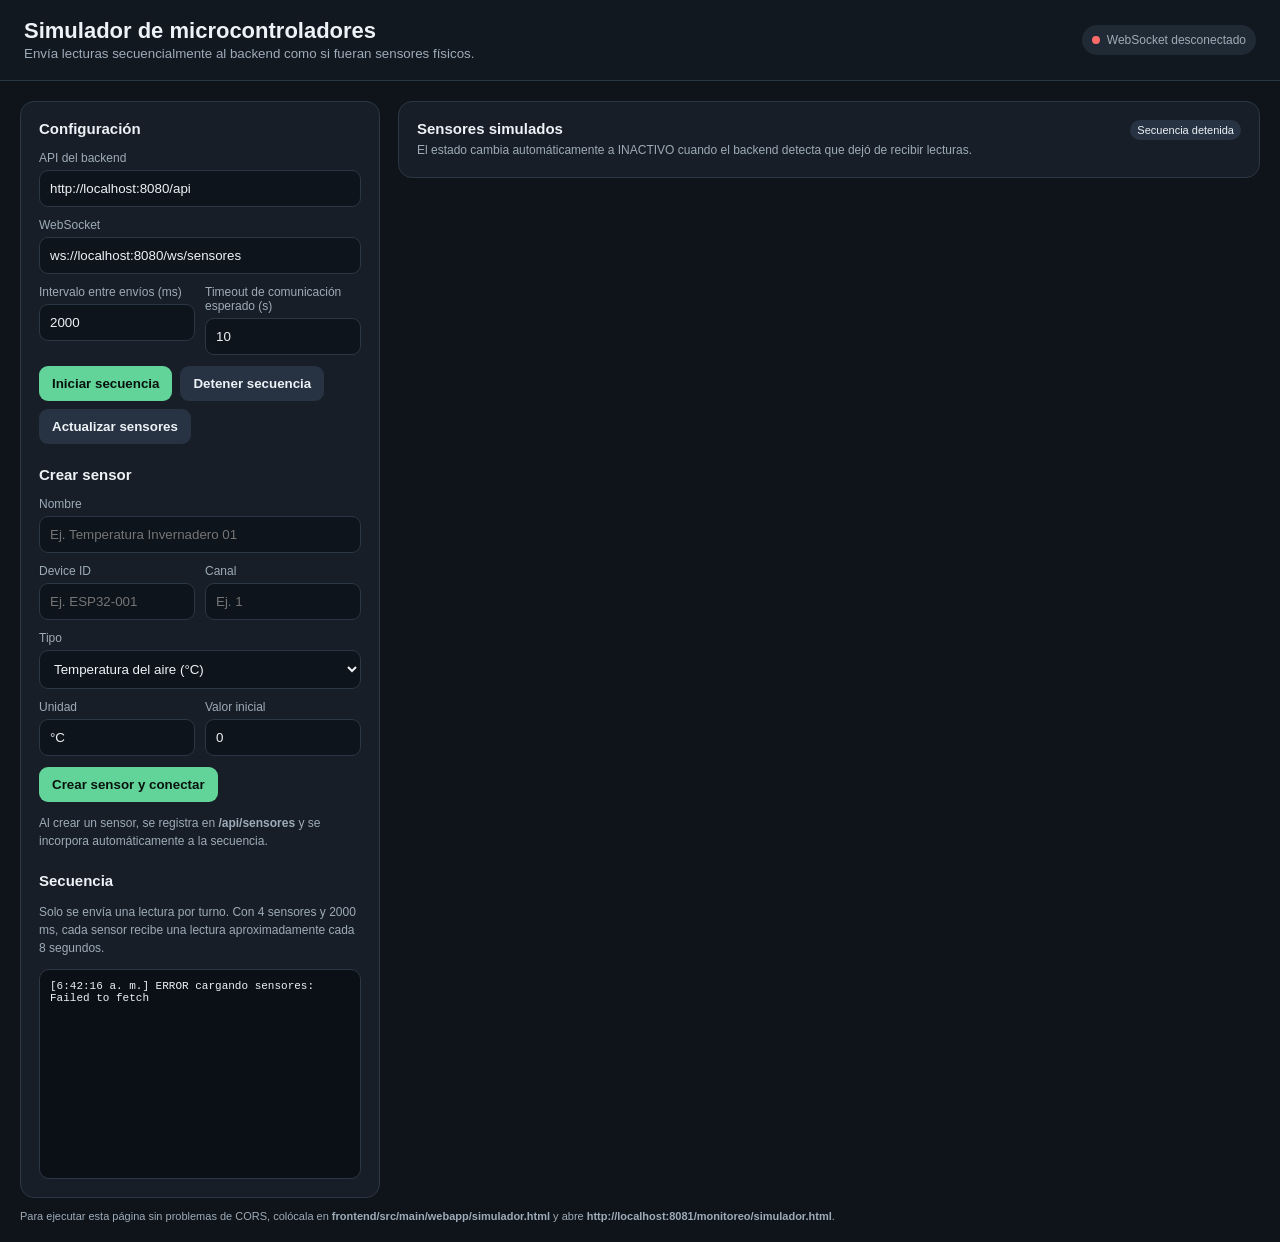
==== frontend/src/main/webapp/simulador.html @ c4310970 "Configurar backend y frontend para Render" ====
<!DOCTYPE html>
<html lang="es">
<head>
<meta charset="UTF-8">
<meta name="viewport" content="width=device-width, initial-scale=1.0">
<title>Simulador de Microcontroladores - Monitoreo</title>
<style>
:root{--bg:#0f141a;--panel:#171e27;--panel2:#1d2631;--text:#edf2f7;--muted:#9eabb8;--ok:#35d07f;--warn:#f4bd4f;--danger:#ff6b6b;--accent:#62d49a;--line:#2b3744}
*{box-sizing:border-box}body{margin:0;font-family:Arial,sans-serif;background:var(--bg);color:var(--text)}
header{padding:18px 24px;border-bottom:1px solid var(--line);background:#121820;display:flex;justify-content:space-between;align-items:center;gap:20px;flex-wrap:wrap}
header h1{margin:0;font-size:22px}header small{color:var(--muted)}
.wrap{max-width:1400px;margin:0 auto;padding:20px}.grid{display:grid;grid-template-columns:360px 1fr;gap:18px}.panel{background:var(--panel);border:1px solid var(--line);border-radius:14px;padding:18px}.panel h2{font-size:15px;margin:0 0 14px}.row{display:grid;grid-template-columns:1fr 1fr;gap:10px}.field{margin-bottom:11px}.field label{display:block;color:var(--muted);font-size:12px;margin-bottom:5px}.field input,.field select{width:100%;padding:10px;border-radius:9px;border:1px solid var(--line);background:#0e141b;color:var(--text)}button{border:0;border-radius:9px;padding:10px 13px;font-weight:700;cursor:pointer}button.primary{background:var(--accent);color:#09130e}button.secondary{background:#273342;color:var(--text)}button.danger{background:#4b252b;color:#ffd9dc}button:disabled{opacity:.45;cursor:not-allowed}.status{font-size:12px;padding:8px 10px;border-radius:999px;display:inline-flex;align-items:center;gap:7px;background:#202a35;color:var(--muted)}.dot{width:8px;height:8px;border-radius:50%;background:#8a94a0}.dot.ok{background:var(--ok)}.dot.bad{background:var(--danger)}
.cards{display:grid;grid-template-columns:repeat(auto-fit,minmax(250px,1fr));gap:12px}.card{background:var(--panel2);border:1px solid var(--line);border-radius:14px;padding:15px}.card-head{display:flex;justify-content:space-between;align-items:flex-start;gap:10px}.name{font-weight:700}.type{color:var(--muted);font-size:12px}.value{font-size:28px;font-weight:800;margin:14px 0 4px}.meta{font-size:12px;color:var(--muted)}.actions{display:flex;gap:7px;margin-top:12px;flex-wrap:wrap}.log{height:210px;overflow:auto;background:#0b1016;border:1px solid var(--line);border-radius:10px;padding:10px;font-family:Consolas,monospace;font-size:11px;white-space:pre-wrap}.hint{font-size:12px;color:var(--muted);line-height:1.5}.toolbar{display:flex;gap:8px;flex-wrap:wrap;margin-bottom:14px}.pill{font-size:11px;padding:4px 7px;border-radius:999px;background:#273342}.pill.ok{background:#173f2b;color:#8ff0ba}.pill.off{background:#4a2027;color:#ffb3b3}.footer-note{margin-top:12px;font-size:11px;color:var(--muted)}
@media(max-width:900px){.grid{grid-template-columns:1fr}}
</style>
</head>
<body>
<header>
  <div><h1>Simulador de microcontroladores</h1><small>Envía lecturas secuencialmente al backend como si fueran sensores físicos.</small></div>
  <div class="status"><span id="wsDot" class="dot"></span><span id="wsText">WebSocket desconectado</span></div>
</header>
<div class="wrap">
  <div class="grid">
    <section class="panel">
      <h2>Configuración</h2>
      <div class="field"><label>API del backend</label><input id="apiUrl" value="http://localhost:8080/api"></div>
      <div class="field"><label>WebSocket</label><input id="wsUrl" value="ws://localhost:8080/ws/sensores"></div>
      <div class="row">
        <div class="field"><label>Intervalo entre envíos (ms)</label><input id="interval" type="number" min="500" step="100" value="2000"></div>
        <div class="field"><label>Timeout de comunicación esperado (s)</label><input id="timeout" type="number" min="5" value="10" disabled></div>
      </div>
      <div class="toolbar">
        <button class="primary" id="startBtn">Iniciar secuencia</button>
        <button class="secondary" id="stopBtn">Detener secuencia</button>
        <button class="secondary" id="refreshBtn">Actualizar sensores</button>
      </div>

      <h2 style="margin-top:22px">Crear sensor</h2>
      <div class="field"><label>Nombre</label><input id="sensorName" placeholder="Ej. Temperatura Invernadero 01"></div>
      <div class="row"><div class="field"><label>Device ID</label><input id="deviceId" placeholder="Ej. ESP32-001"></div><div class="field"><label>Canal</label><input id="channel" placeholder="Ej. 1"></div></div>
      <div class="field"><label>Tipo</label><select id="sensorType"></select></div>
      <div class="row">
        <div class="field"><label>Unidad</label><input id="sensorUnit" value="ppm"></div>
        <div class="field"><label>Valor inicial</label><input id="sensorValue" type="number" value="0" step="0.1"></div>
      </div>
      <button class="primary" id="createBtn">Crear sensor y conectar</button>
      <p class="hint">Al crear un sensor, se registra en <b>/api/sensores</b> y se incorpora automáticamente a la secuencia.</p>

      <h2 style="margin-top:22px">Secuencia</h2>
      <p class="hint">Solo se envía una lectura por turno. Con 4 sensores y 2000 ms, cada sensor recibe una lectura aproximadamente cada 8 segundos.</p>
      <div class="log" id="log"></div>
    </section>

    <section>
      <div class="panel" style="margin-bottom:18px">
        <div class="card-head"><div><h2 style="margin-bottom:4px">Sensores simulados</h2><div class="hint">El estado cambia automáticamente a INACTIVO cuando el backend detecta que dejó de recibir lecturas.</div></div><span class="pill" id="seqStatus">Secuencia detenida</span></div>
      </div>
      <div class="cards" id="cards"></div>
    </section>
  </div>
  <div class="footer-note">Para ejecutar esta página sin problemas de CORS, colócala en <b>frontend/src/main/webapp/simulador.html</b> y abre <b>http://localhost:8081/monitoreo/simulador.html</b>.</div>
</div>

<script>
let sensors=[];
let running=false;
let timer=null;
let cursor=0;
let ws=null;
let types=[];

  const SENSOR_CATALOG = [
    // Ambiente
    {id: "temperatura-aire", nombre: "Temperatura del aire", unidad: "°C"},
    {id: "humedad-aire", nombre: "Humedad relativa", unidad: "%RH"},
    {id: "co2", nombre: "CO₂", unidad: "ppm"},
    {id: "presion-atmosferica", nombre: "Presión atmosférica", unidad: "hPa"},

    // Luz y radiación
    {id: "par", nombre: "Radiación PAR", unidad: "µmol/m²/s"},
    {id: "radiacion-solar", nombre: "Radiación solar", unidad: "W/m²"},
    {id: "uv", nombre: "Índice UV", unidad: "UV Index"},

    // Planta / superficie foliar
    {id: "temperatura-hoja", nombre: "Temperatura de hoja", unidad: "°C"},
    {id: "humedad-foliar", nombre: "Humedad foliar", unidad: "%"},

    // Sustrato / suelo
    {id: "humedad-sustrato", nombre: "Humedad del sustrato", unidad: "%VWC"},
    {id: "temperatura-sustrato", nombre: "Temperatura del sustrato", unidad: "°C"},
    {id: "ph-sustrato", nombre: "pH del sustrato", unidad: "pH"},
    {id: "ec-sustrato", nombre: "Conductividad eléctrica del sustrato", unidad: "mS/cm"},

    // Agua / fertirriego
    {id: "temperatura-agua", nombre: "Temperatura del agua", unidad: "°C"},
    {id: "ph-agua", nombre: "pH del agua", unidad: "pH"},
    {id: "ec-agua", nombre: "Conductividad eléctrica del agua", unidad: "mS/cm"},
    {id: "oxigeno-disuelto", nombre: "Oxígeno disuelto", unidad: "mg/L"},
    {id: "orp", nombre: "Potencial ORP", unidad: "mV"},
    {id: "salinidad", nombre: "Salinidad", unidad: "ppt"},
    {id: "nivel-agua", nombre: "Nivel de agua", unidad: "%"},
    {id: "caudal", nombre: "Caudal de riego", unidad: "L/min"},
    {id: "presion-riego", nombre: "Presión de riego", unidad: "bar"},
    {id: "nitratos", nombre: "Nitratos (NO₃⁻)", unidad: "mg/L"},
  ];

const ranges = {"temperatura del aire": [20, 32], temperatura: [20, 32], "humedad relativa": [55, 85], humedad: [55, 85], "co₂": [380, 520], co2: [380, 520], "presión atmosférica": [990, 1030], presion: [990, 1030], "radiación par": [300, 1000], par: [300, 1000], "radiación solar": [200, 1000], "índice uv": [0, 11], uv: [0, 11], "temperatura de hoja": [20, 32], "humedad foliar": [50, 90], "humedad del sustrato": [35, 75], "temperatura del sustrato": [18, 28], "ph del sustrato": [5.5, 7.5], "conductividad eléctrica del sustrato": [0.5, 3], "temperatura del agua": [18, 28], "ph del agua": [5.5, 7.5], "conductividad eléctrica del agua": [0.2, 2.5], "oxígeno disuelto": [5, 10], "potencial orp": [100, 500], "salinidad": [0, 5], "nivel de agua": [20, 100], "caudal de riego": [1, 20], "presión de riego": [1, 5], "nitratos (no₃⁻)": [5, 150], default: [10, 90]};
const $=id=>document.getElementById(id);
function apiBase(){return $('apiUrl').value.replace(/\/$/,'');}
function log(msg){const t=new Date().toLocaleTimeString('es-CO');$('log').textContent+=`[${t}] ${msg}\n`; $('log').scrollTop=$('log').scrollHeight;}
function norm(v){return String(v||'').trim().toLowerCase();}
function rangeFor(type){return ranges[norm(type)] || ranges.default;}
function randomValue(type){const [a,b]=rangeFor(type);return Math.round((a+Math.random()*(b-a))*10)/10;}
function fmtDate(v){if(!v)return '-';return new Date(v).toLocaleString('es-CO');}
function stateClass(s){return String(s||'').toUpperCase()==='ACTIVO'?'ok':'off';}
function render(){
  $('seqStatus').textContent=running?'Secuencia activa':'Secuencia detenida';
  $('seqStatus').className='pill '+(running?'ok':'');
  $('cards').innerHTML=sensors.length?sensors.map(s=>`<div class="card">
    <div class="card-head"><div><div class="name">${esc(s.nombre)}</div><div class="type">${esc(s.tipo)} · ${esc(s.unidad)}</div></div><span class="pill ${stateClass(s.estado)}">${esc(s.estado)}</span></div>
    <div class="value">${Number(s.valorActual??0).toFixed(1)} <span style="font-size:14px;font-weight:600;color:var(--muted)">${esc(s.unidad)}</span></div>
    <div class="meta">Última lectura: ${fmtDate(s.ultimaLectura)}</div>
    <div class="meta">DB ID: ${s.id} · Device: ${esc(s.deviceId||"-")} · Canal: ${esc(s.canal||"-")}</div>
    <div class="actions"><button class="${s.simConnected?'danger':'primary'}" onclick="toggleSimulation(${s.id})">${s.simConnected?'Interrumpir comunicación':'Reconectar'}</button><button class="secondary" onclick="sendNow(${s.id})">Enviar ahora</button></div>
  </div>`).join(''):'<div class="card"><div class="hint">No hay sensores todavía.</div></div>';
}
function esc(v){return String(v??'').replace(/[&<>'"]/g,c=>({'&':'&amp;','<':'&lt;','>':'&gt;',"'":'&#039;','"':'&quot;'}[c]));}
async function request(path, options={}){
  const r=await fetch(apiBase()+path,{headers:{'Content-Type':'application/json',...(options.headers||{})},...options});
  const text=await r.text();let data={};try{data=text?JSON.parse(text):{}}catch{data={raw:text}}
  if(!r.ok)throw new Error(data.message||`HTTP ${r.status}`);return data;
}
  async function loadTypes() { 
    /* * Primero intentamos cargar los tipos * configurados en el backend. */ 
    try {const backendTypes = await request('/tipos-sensores?activos=true'); 
    /* * Si el backend tiene tipos, * los usamos. */ 
    if (Array.isArray(backendTypes) && backendTypes.length > 0) {types = backendTypes;} 
    else { /* * Si no hay tipos en backend, * utilizamos el catálogo completo. */ types = SENSOR_CATALOG.map(s => ({nombre: s.nombre, unidad: s.unidad}));} } catch { /* * Si el endpoint no existe, * falla o no responde, * usamos directamente el catálogo. */ types = SENSOR_CATALOG.map(s => ({nombre: s.nombre, unidad: s.unidad}));} $('sensorType').innerHTML = types.map(t => ` <option value="${esc(t.nombre)}" data-unit="${esc(t.unidad)}" > ${esc(t.nombre)} (${esc(t.unidad)}) </option> `).join(''); 
  updateUnit();}
function updateUnit(){const o=$('sensorType').selectedOptions[0];if(o)$('sensorUnit').value=o.dataset.unit||'';}
async function loadSensors(){
  try{
    const data=await request('/sensores');
    const old=new Map(sensors.map(x=>[x.id,x]));
    sensors=data.map(s=>({...s,simConnected:old.get(s.id)?.simConnected ?? true}));
    render();
  }catch(e){log('ERROR cargando sensores: '+e.message)}
}
async function createSensor(){
  const nombre=$('sensorName').value.trim();const tipo=$('sensorType').value;const unidad=$('sensorUnit').value.trim();const valor=Number($('sensorValue').value||0);const deviceId=$('deviceId').value.trim();const canal=$('channel').value.trim();
  if(!nombre||!tipo||!unidad||!deviceId||!canal){alert('Completa nombre, tipo, unidad, deviceId y canal.');return;}
  try{
    const s=await request('/sensores',{method:'POST',body:JSON.stringify({nombre,tipo,unidad,valorActual:valor,deviceId,canal})});
    s.simConnected=true;sensors.push(s);render();log(`Sensor creado: #${s.id} ${s.nombre} (${s.tipo})`);
    $('sensorName').value='';
    if(!running) startSequence();
  }catch(e){alert('No se pudo crear el sensor: '+e.message);log('ERROR creando sensor: '+e.message)}
}
async function sendReading(sensor){
  if(!sensor.simConnected)return;
  const valor=randomValue(sensor.tipo);
  try{
    const payload={valor,fecha:localDateTime()}; 
    if(sensor.deviceId&&sensor.canal){payload.deviceId=sensor.deviceId;payload.canal=sensor.canal;
      payload.tipo=sensor.tipo;payload.unidad=sensor.unidad;}else{payload.sensorId=sensor.id;} 
      const l=await request('/lecturas',{method:'POST',body:JSON.stringify(payload)});

    sensor.valorActual=valor;sensor.ultimaLectura=l.fecha||localDateTime();sensor.estado='ACTIVO';
    log(`TX sensor #${sensor.id} ${sensor.tipo}: ${valor} ${sensor.unidad}`);
    render();
  }catch(e){log(`ERROR TX #${sensor.id}: ${e.message}`);}
}
function localDateTime(){const d=new Date(),p=n=>String(n).padStart(2,'0');return `${d.getFullYear()}-${p(d.getMonth()+1)}-${p(d.getDate())}T${p(d.getHours())}:${p(d.getMinutes())}:${p(d.getSeconds())}`;}
async function sendNow(id){const s=sensors.find(x=>x.id===id);if(s){s.simConnected=true;await sendReading(s);}}
function next(){
  if(!running||!sensors.length)return;
  let checked=0;
  while(checked<sensors.length){const s=sensors[cursor%sensors.length];cursor=(cursor+1)%sensors.length;checked++;if(s.simConnected){sendReading(s);break;}}
}
function startSequence(){if(running)return;running=true;cursor=cursor%sensors.length||0;render();log('Secuencia de transmisión iniciada');clearInterval(timer);timer=setInterval(next,Math.max(500,Number($('interval').value||2000)));next();}
function stopSequence(){running=false;clearInterval(timer);timer=null;render();log('Secuencia detenida');}
window.toggleSimulation=function(id){const s=sensors.find(x=>x.id===id);if(!s)return;s.simConnected=!s.simConnected;log(`${s.simConnected?'RECONEXIÓN':'INTERRUPCIÓN'} del sensor #${id} ${s.nombre}`);render();};
function connectWs(){
  try{
    ws=new WebSocket($('wsUrl').value);
    ws.onopen=()=>{$('wsDot').className='dot ok';$('wsText').textContent='WebSocket conectado';log('WebSocket conectado al backend');};
    ws.onclose=()=>{$('wsDot').className='dot bad';$('wsText').textContent='WebSocket desconectado';setTimeout(connectWs,2500);};
    ws.onerror=()=>{$('wsDot').className='dot bad';$('wsText').textContent='Error WebSocket';};
    ws.onmessage=e=>{try{const m=JSON.parse(e.data);const s=sensors.find(x=>x.id==m.sensorId);if(s){if(m.valor!==undefined)s.valorActual=Number(m.valor);if(m.fecha)s.ultimaLectura=m.fecha;if(m.estado)s.estado=m.estado;render();}}catch{}};
  }catch{setTimeout(connectWs,2500);}
}
$('sensorType').addEventListener('change',updateUnit);
$('createBtn').addEventListener('click',createSensor);
$('startBtn').addEventListener('click',startSequence);
$('stopBtn').addEventListener('click',stopSequence);
$('refreshBtn').addEventListener('click',loadSensors);
(async()=>{await loadTypes();await loadSensors();connectWs();})();
</script>
</body>
</html>
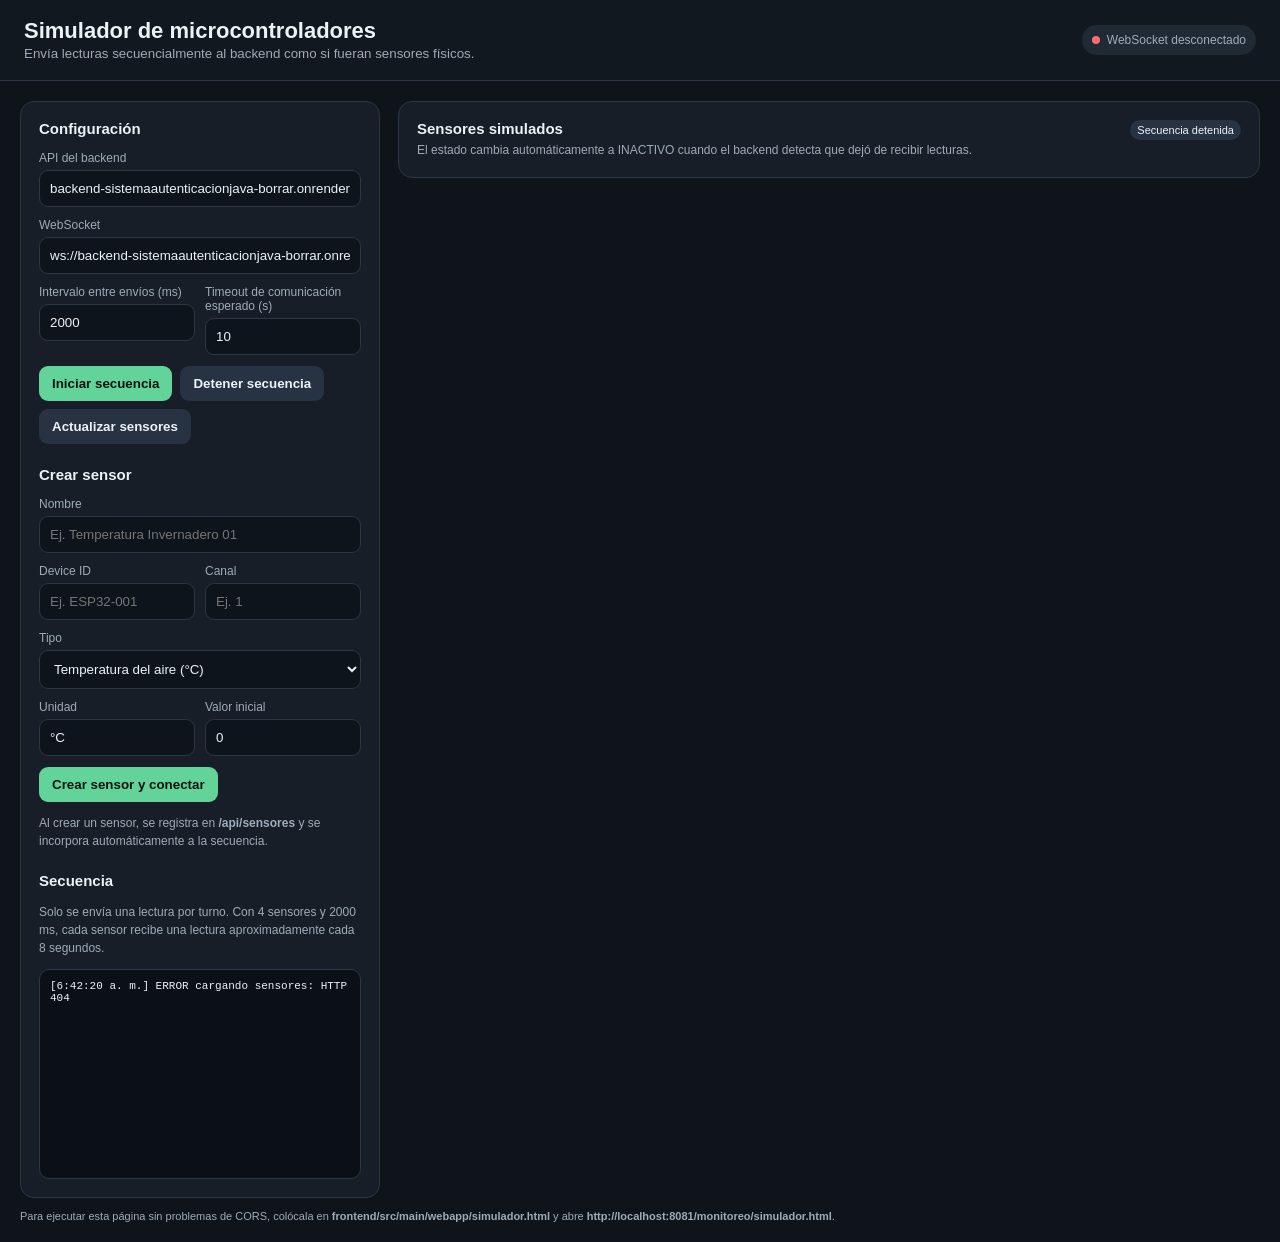
==== commit ca4a447f: "Update API and WebSocket URLs in simulador.html" ====
--- a/frontend/src/main/webapp/simulador.html
+++ b/frontend/src/main/webapp/simulador.html
@@ -23,8 +23,8 @@
   <div class="grid">
     <section class="panel">
       <h2>Configuración</h2>
-      <div class="field"><label>API del backend</label><input id="apiUrl" value="http://localhost:8080/api"></div>
-      <div class="field"><label>WebSocket</label><input id="wsUrl" value="ws://localhost:8080/ws/sensores"></div>
+      <div class="field"><label>API del backend</label><input id="apiUrl" value="backend-sistemaautenticacionjava-borrar.onrender.com/api"></div>
+      <div class="field"><label>WebSocket</label><input id="wsUrl" value="ws://backend-sistemaautenticacionjava-borrar.onrender.com/ws/sensores"></div>
       <div class="row">
         <div class="field"><label>Intervalo entre envíos (ms)</label><input id="interval" type="number" min="500" step="100" value="2000"></div>
         <div class="field"><label>Timeout de comunicación esperado (s)</label><input id="timeout" type="number" min="5" value="10" disabled></div>
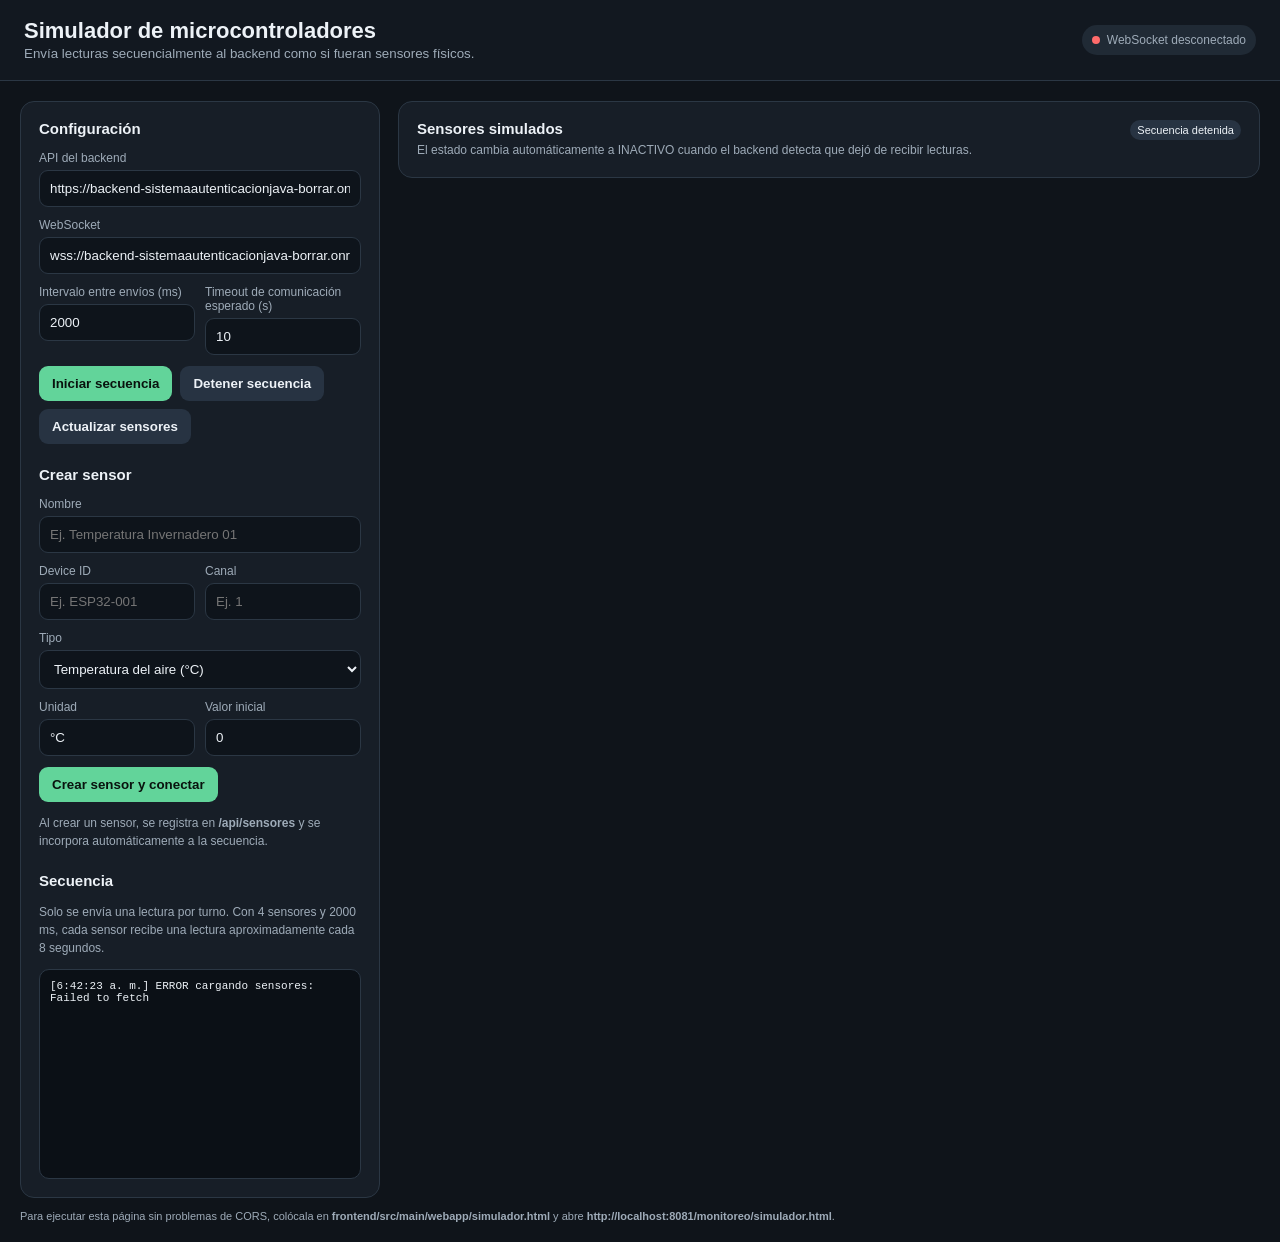
==== commit 67f705f1: "Update API and WebSocket URLs to use HTTPS and WSS" ====
--- a/frontend/src/main/webapp/simulador.html
+++ b/frontend/src/main/webapp/simulador.html
@@ -23,8 +23,8 @@
   <div class="grid">
     <section class="panel">
       <h2>Configuración</h2>
-      <div class="field"><label>API del backend</label><input id="apiUrl" value="backend-sistemaautenticacionjava-borrar.onrender.com/api"></div>
-      <div class="field"><label>WebSocket</label><input id="wsUrl" value="ws://backend-sistemaautenticacionjava-borrar.onrender.com/ws/sensores"></div>
+      <div class="field"><label>API del backend</label><input id="apiUrl" value="https://backend-sistemaautenticacionjava-borrar.onrender.com/api"></div>
+      <div class="field"><label>WebSocket</label><input id="wsUrl" value="wss://backend-sistemaautenticacionjava-borrar.onrender.com/ws/sensores"></div>
       <div class="row">
         <div class="field"><label>Intervalo entre envíos (ms)</label><input id="interval" type="number" min="500" step="100" value="2000"></div>
         <div class="field"><label>Timeout de comunicación esperado (s)</label><input id="timeout" type="number" min="5" value="10" disabled></div>
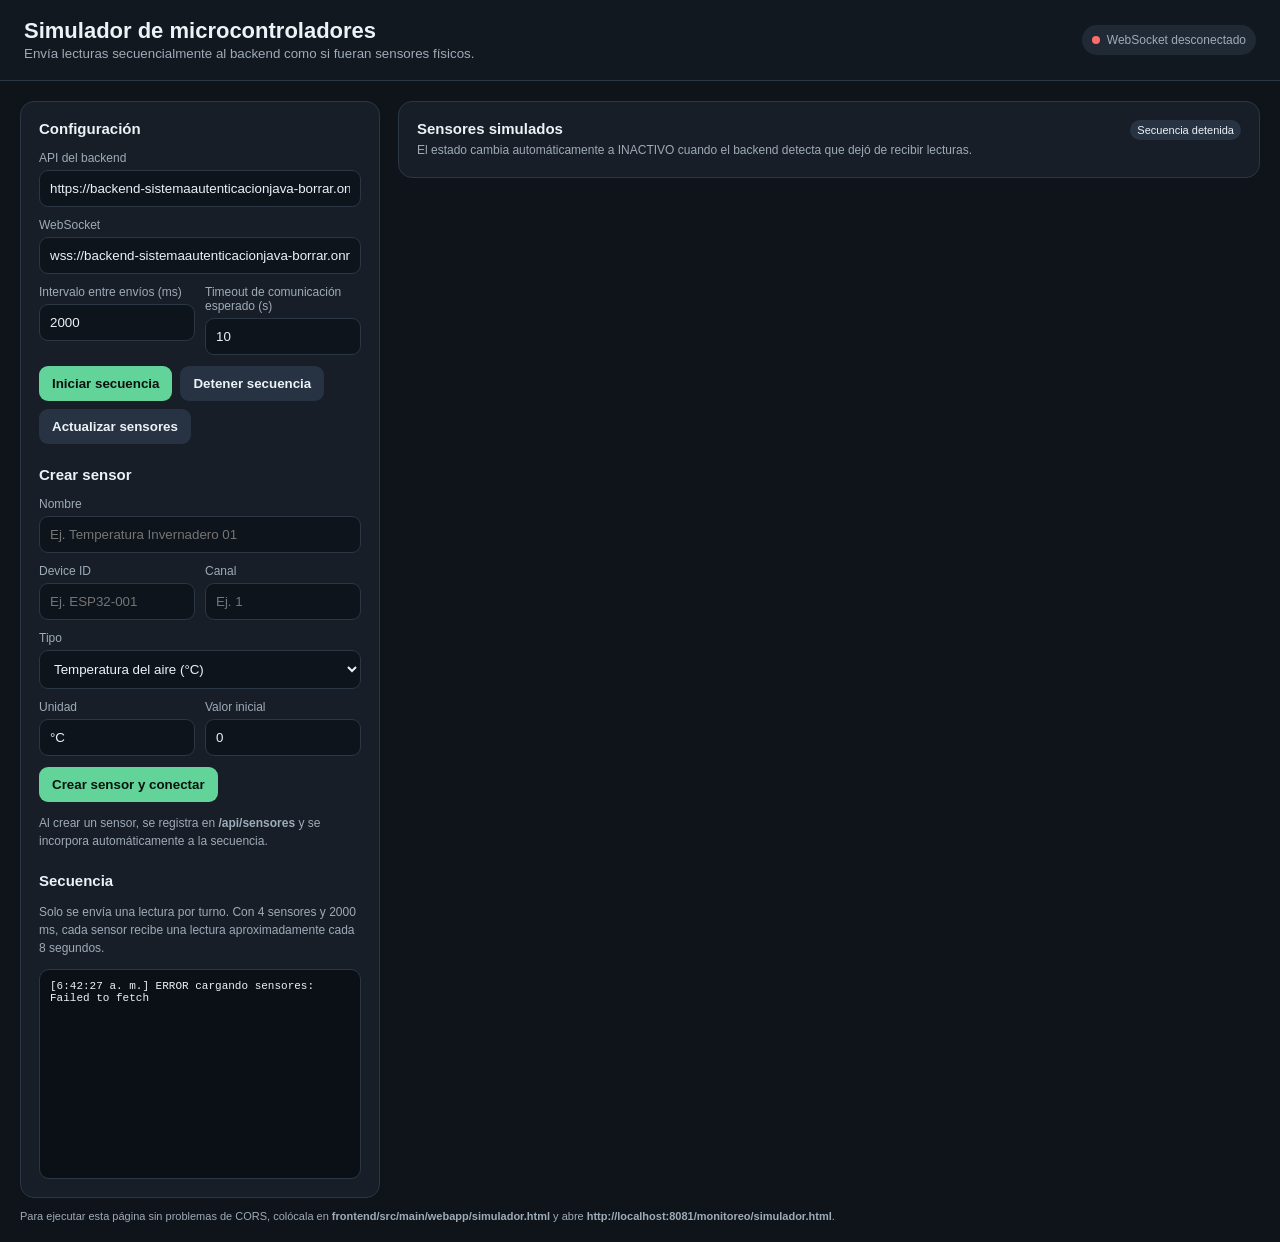
==== commit 262a9de1: "Refactor loadTypes function to include sensor IDs" ====
--- a/frontend/src/main/webapp/simulador.html
+++ b/frontend/src/main/webapp/simulador.html
@@ -130,13 +130,25 @@
   const text=await r.text();let data={};try{data=text?JSON.parse(text):{}}catch{data={raw:text}}
   if(!r.ok)throw new Error(data.message||`HTTP ${r.status}`);return data;
 }
-  async function loadTypes() { 
-    /* * Primero intentamos cargar los tipos * configurados en el backend. */ 
-    try {const backendTypes = await request('/tipos-sensores?activos=true'); 
-    /* * Si el backend tiene tipos, * los usamos. */ 
-    if (Array.isArray(backendTypes) && backendTypes.length > 0) {types = backendTypes;} 
-    else { /* * Si no hay tipos en backend, * utilizamos el catálogo completo. */ types = SENSOR_CATALOG.map(s => ({nombre: s.nombre, unidad: s.unidad}));} } catch { /* * Si el endpoint no existe, * falla o no responde, * usamos directamente el catálogo. */ types = SENSOR_CATALOG.map(s => ({nombre: s.nombre, unidad: s.unidad}));} $('sensorType').innerHTML = types.map(t => ` <option value="${esc(t.nombre)}" data-unit="${esc(t.unidad)}" > ${esc(t.nombre)} (${esc(t.unidad)}) </option> `).join(''); 
-  updateUnit();}
+  async function loadTypes() {
+    types = SENSOR_CATALOG.map(s => ({
+        id: s.id,
+        nombre: s.nombre,
+        unidad: s.unidad
+    }));
+
+    $('sensorType').innerHTML = types
+        .map(t => `
+            <option
+                value="${esc(t.nombre)}"
+                data-unit="${esc(t.unidad)}">
+                ${esc(t.nombre)} (${esc(t.unidad)})
+            </option>
+        `)
+        .join('');
+
+    updateUnit();
+}
 function updateUnit(){const o=$('sensorType').selectedOptions[0];if(o)$('sensorUnit').value=o.dataset.unit||'';}
 async function loadSensors(){
   try{
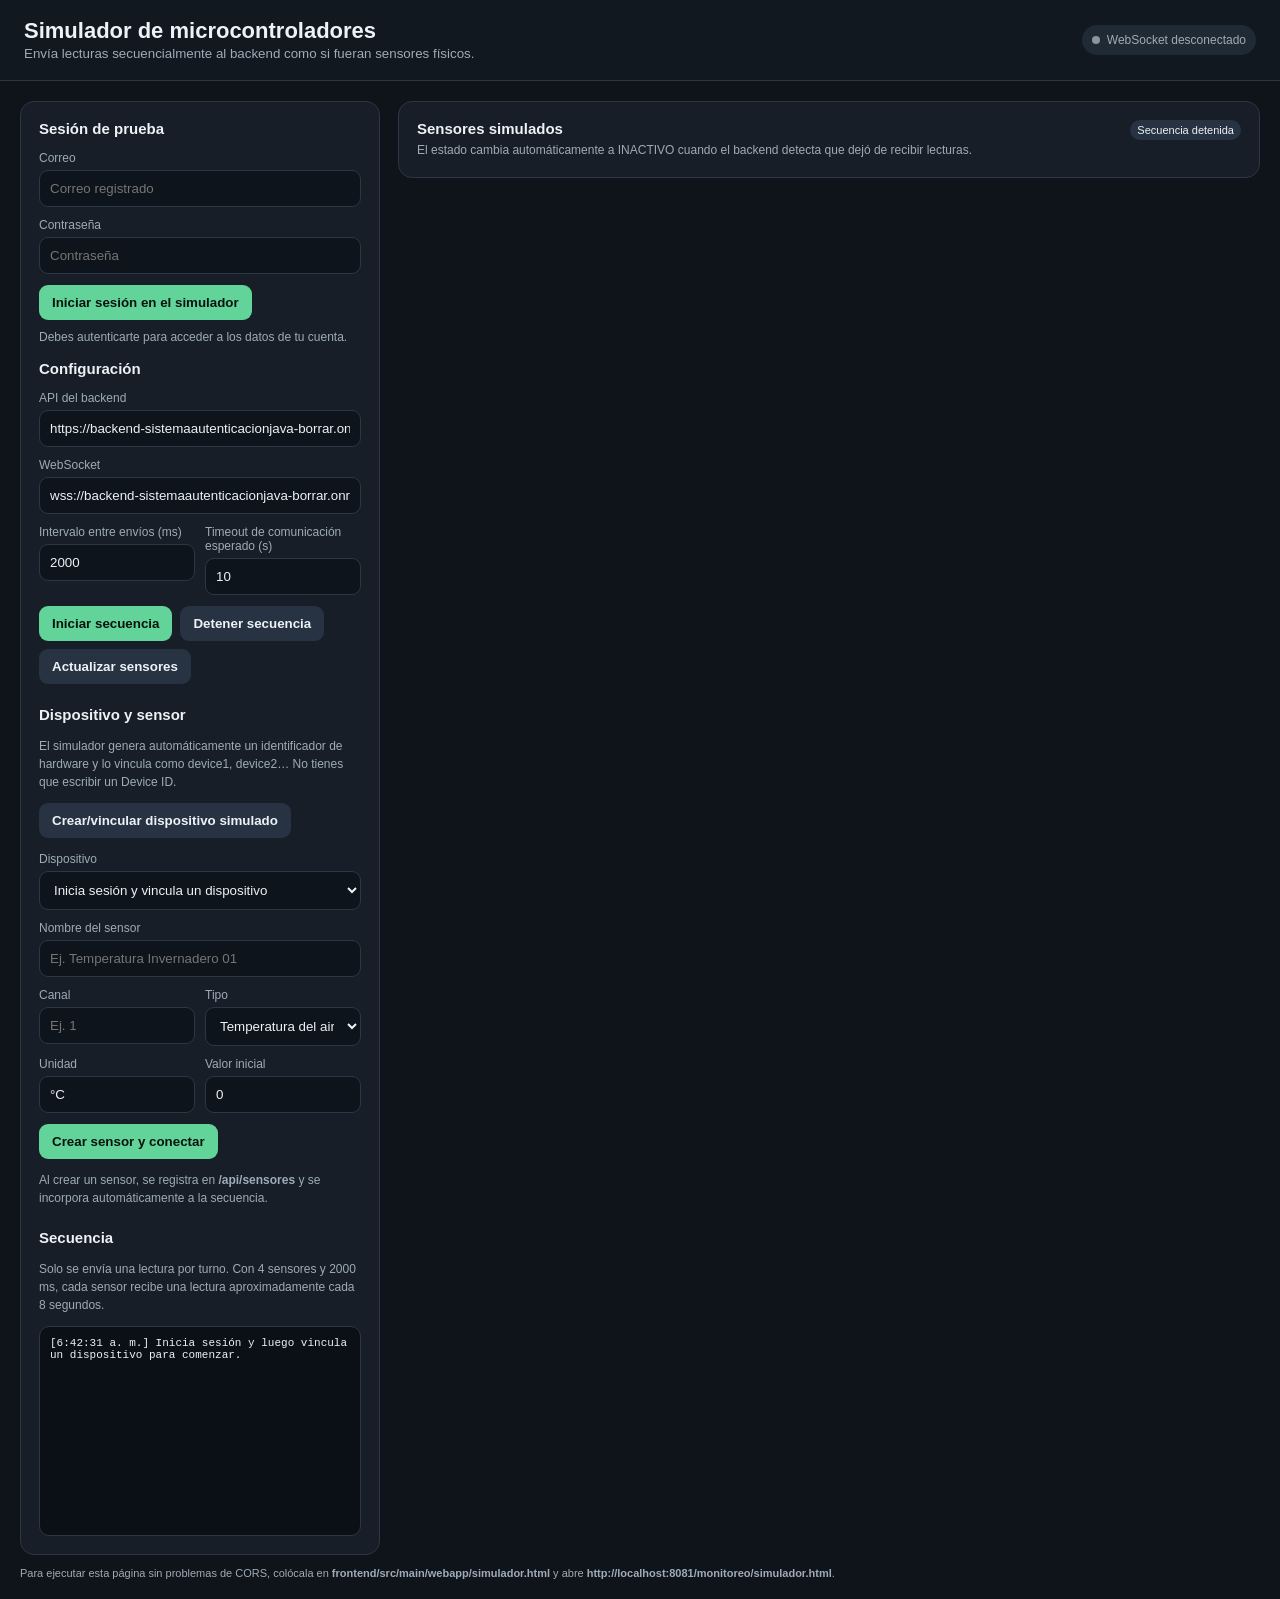
==== commit c82727e1: "Primera version funcional" ====
--- a/frontend/src/main/webapp/simulador.html
+++ b/frontend/src/main/webapp/simulador.html
@@ -22,6 +22,10 @@
 <div class="wrap">
   <div class="grid">
     <section class="panel">
+      <h2>Sesión de prueba</h2>
+      <div class="field"><label>Correo</label><input id="simEmail" type="email" placeholder="Correo registrado"></div>
+      <div class="field"><label>Contraseña</label><input id="simPassword" type="password" placeholder="Contraseña"></div>
+      <div class="toolbar"><button class="primary" id="loginBtn">Iniciar sesión en el simulador</button><span id="loginStatus" class="hint">Debes autenticarte para acceder a los datos de tu cuenta.</span></div>
       <h2>Configuración</h2>
       <div class="field"><label>API del backend</label><input id="apiUrl" value="https://backend-sistemaautenticacionjava-borrar.onrender.com/api"></div>
       <div class="field"><label>WebSocket</label><input id="wsUrl" value="wss://backend-sistemaautenticacionjava-borrar.onrender.com/ws/sensores"></div>
@@ -35,10 +39,12 @@
         <button class="secondary" id="refreshBtn">Actualizar sensores</button>
       </div>
 
-      <h2 style="margin-top:22px">Crear sensor</h2>
-      <div class="field"><label>Nombre</label><input id="sensorName" placeholder="Ej. Temperatura Invernadero 01"></div>
-      <div class="row"><div class="field"><label>Device ID</label><input id="deviceId" placeholder="Ej. ESP32-001"></div><div class="field"><label>Canal</label><input id="channel" placeholder="Ej. 1"></div></div>
-      <div class="field"><label>Tipo</label><select id="sensorType"></select></div>
+      <h2 style="margin-top:22px">Dispositivo y sensor</h2>
+      <p class="hint">El simulador genera automáticamente un identificador de hardware y lo vincula como device1, device2… No tienes que escribir un Device ID.</p>
+      <div class="toolbar"><button class="secondary" id="pairDeviceBtn">Crear/vincular dispositivo simulado</button></div>
+      <div class="field"><label>Dispositivo</label><select id="deviceSelect" required><option value="">Inicia sesión y vincula un dispositivo</option></select></div>
+      <div class="field"><label>Nombre del sensor</label><input id="sensorName" placeholder="Ej. Temperatura Invernadero 01"></div>
+      <div class="row"><div class="field"><label>Canal</label><input id="channel" placeholder="Ej. 1"></div><div class="field"><label>Tipo</label><select id="sensorType"></select></div></div>
       <div class="row">
         <div class="field"><label>Unidad</label><input id="sensorUnit" value="ppm"></div>
         <div class="field"><label>Valor inicial</label><input id="sensorValue" type="number" value="0" step="0.1"></div>
@@ -68,6 +74,9 @@
 let cursor=0;
 let ws=null;
 let types=[];
+let accessToken=null;
+let devices=[];
+const deviceKeys=new Map();
 
   const SENSOR_CATALOG = [
     // Ambiente
@@ -120,14 +129,26 @@
     <div class="card-head"><div><div class="name">${esc(s.nombre)}</div><div class="type">${esc(s.tipo)} · ${esc(s.unidad)}</div></div><span class="pill ${stateClass(s.estado)}">${esc(s.estado)}</span></div>
     <div class="value">${Number(s.valorActual??0).toFixed(1)} <span style="font-size:14px;font-weight:600;color:var(--muted)">${esc(s.unidad)}</span></div>
     <div class="meta">Última lectura: ${fmtDate(s.ultimaLectura)}</div>
-    <div class="meta">DB ID: ${s.id} · Device: ${esc(s.deviceId||"-")} · Canal: ${esc(s.canal||"-")}</div>
+    <div class="meta">DB ID: ${s.id} · Dispositivo: ${esc(s.deviceAlias || devices.find(d=>d.hardwareId===s.deviceId)?.alias || s.deviceId || "-")} · Canal: ${esc(s.canal||"-")}</div>
     <div class="actions"><button class="${s.simConnected?'danger':'primary'}" onclick="toggleSimulation(${s.id})">${s.simConnected?'Interrumpir comunicación':'Reconectar'}</button><button class="secondary" onclick="sendNow(${s.id})">Enviar ahora</button></div>
   </div>`).join(''):'<div class="card"><div class="hint">No hay sensores todavía.</div></div>';
 }
 function esc(v){return String(v??'').replace(/[&<>'"]/g,c=>({'&':'&amp;','<':'&lt;','>':'&gt;',"'":'&#039;','"':'&quot;'}[c]));}
 async function request(path, options={}){
-  const r=await fetch(apiBase()+path,{headers:{'Content-Type':'application/json',...(options.headers||{})},...options});
+  const {skipAuth=false,...fetchOptions}=options;
+  const headers={'Content-Type':'application/json',...(fetchOptions.headers||{})};
+  if(accessToken&&!skipAuth&&!headers.Authorization)headers.Authorization=`Bearer ${accessToken}`;
+  const r=await fetch(apiBase()+path,{...fetchOptions,headers});
   const text=await r.text();let data={};try{data=text?JSON.parse(text):{}}catch{data={raw:text}}
+  if(r.status===401&&accessToken&&!skipAuth){
+    accessToken=null;
+    stopSequence();
+    if(ws)ws.close();ws=null;
+    sensors=[];devices=[];deviceKeys.clear();
+    $('loginStatus').textContent='La sesión expiró. Inicia sesión de nuevo.';
+    $('wsDot').className='dot bad';$('wsText').textContent='WebSocket desconectado';
+    render();
+  }
   if(!r.ok)throw new Error(data.message||`HTTP ${r.status}`);return data;
 }
   async function loadTypes() {
@@ -150,7 +171,39 @@
     updateUnit();
 }
 function updateUnit(){const o=$('sensorType').selectedOptions[0];if(o)$('sensorUnit').value=o.dataset.unit||'';}
+async function simulatorLogin(){
+  try{
+    const data=await request('/auth/login',{method:'POST',skipAuth:true,body:JSON.stringify({correo:$('simEmail').value,password:$('simPassword').value})});
+    accessToken=data.accessToken;
+    if(!accessToken)throw new Error('El backend no devolvió accessToken.');
+    $('loginStatus').textContent=`Sesión activa: ${data.nombre}`;
+    await loadDevices(); await loadSensors(); connectWs();
+    log('Sesión iniciada para '+data.correo);
+  }catch(e){$('loginStatus').textContent='No se pudo iniciar sesión: '+e.message;log('ERROR login: '+e.message);}
+}
+async function loadDevices(){
+  if(!accessToken)return;
+  try{
+    devices=await request('/dispositivos');
+    const select=$('deviceSelect');
+    const paired=devices.filter(d=>d.hardwareId);
+    select.innerHTML=paired.length?paired.map(d=>`<option value="${esc(d.hardwareId)}">${esc(d.alias)}</option>`).join(''):'<option value="">Vincula un dispositivo primero</option>';
+  }catch(e){log('ERROR cargando dispositivos: '+e.message);}
+}
+async function pairSimulatedDevice(){
+  if(!accessToken){alert('Inicia sesión primero.');return;}
+  try{
+    const code=await request('/dispositivos/codigo-vinculacion',{method:'POST'});
+    const hardwareId='SIM-'+crypto.randomUUID();
+    const linked=await request('/dispositivos/vincular',{method:'POST',skipAuth:true,body:JSON.stringify({hardwareId,pairingCode:code.pairingCode})});
+    deviceKeys.set(hardwareId,linked.deviceKey);
+    await loadDevices();
+    $('deviceSelect').value=hardwareId;
+    log(`Dispositivo emparejado automáticamente como ${linked.alias}; hardwareId generado por el simulador.`);
+  }catch(e){alert('No se pudo vincular el dispositivo simulado: '+e.message);log('ERROR vinculación: '+e.message);}
+}
 async function loadSensors(){
+  if(!accessToken){log('Inicia sesión para consultar los sensores de una cuenta.');return;}
   try{
     const data=await request('/sensores');
     const old=new Map(sensors.map(x=>[x.id,x]));
@@ -159,29 +212,37 @@
   }catch(e){log('ERROR cargando sensores: '+e.message)}
 }
 async function createSensor(){
-  const nombre=$('sensorName').value.trim();const tipo=$('sensorType').value;const unidad=$('sensorUnit').value.trim();const valor=Number($('sensorValue').value||0);const deviceId=$('deviceId').value.trim();const canal=$('channel').value.trim();
-  if(!nombre||!tipo||!unidad||!deviceId||!canal){alert('Completa nombre, tipo, unidad, deviceId y canal.');return;}
+  if(!accessToken){alert('Inicia sesión primero.');return;}
+  const nombre=$('sensorName').value.trim();const tipo=$('sensorType').value;const unidad=$('sensorUnit').value.trim();const valor=Number($('sensorValue').value||0);const deviceId=$('deviceSelect').value;const canal=$('channel').value.trim();
+  if(!nombre||!tipo||!unidad||!deviceId||!canal){alert('Completa nombre, dispositivo vinculado y canal.');return;}
   try{
     const s=await request('/sensores',{method:'POST',body:JSON.stringify({nombre,tipo,unidad,valorActual:valor,deviceId,canal})});
     s.simConnected=true;sensors.push(s);render();log(`Sensor creado: #${s.id} ${s.nombre} (${s.tipo})`);
     $('sensorName').value='';
-    if(!running) startSequence();
+    if(!running)startSequence();
   }catch(e){alert('No se pudo crear el sensor: '+e.message);log('ERROR creando sensor: '+e.message)}
 }
 async function sendReading(sensor){
   if(!sensor.simConnected)return;
+  if(!accessToken){log('TX cancelado: inicia sesión en el simulador.');return;}
   const valor=randomValue(sensor.tipo);
   try{
-    const payload={valor,fecha:localDateTime()}; 
-    if(sensor.deviceId&&sensor.canal){payload.deviceId=sensor.deviceId;payload.canal=sensor.canal;
-      payload.tipo=sensor.tipo;payload.unidad=sensor.unidad;}else{payload.sensorId=sensor.id;} 
-      const l=await request('/lecturas',{method:'POST',body:JSON.stringify(payload)});
-
+    const payload={valor,fecha:localDateTime()};
+    const deviceKey=deviceKeys.get(sensor.deviceId);
+    let options;
+    if(deviceKey&&sensor.deviceId&&sensor.canal){
+      payload.deviceId=sensor.deviceId;payload.canal=sensor.canal;payload.tipo=sensor.tipo;payload.unidad=sensor.unidad;
+      options={method:'POST',skipAuth:true,headers:{'X-Device-Key':deviceKey},body:JSON.stringify(payload)};
+    }else{
+      payload.sensorId=sensor.id;
+      options={method:'POST',body:JSON.stringify(payload)};
+    }
+    const l=await request('/lecturas',options);
     sensor.valorActual=valor;sensor.ultimaLectura=l.fecha||localDateTime();sensor.estado='ACTIVO';
-    log(`TX sensor #${sensor.id} ${sensor.tipo}: ${valor} ${sensor.unidad}`);
-    render();
+    log(`TX ${sensor.deviceAlias||sensor.deviceId||'sensor'} canal ${sensor.canal||'-'} · ${sensor.tipo}: ${valor} ${sensor.unidad}`);render();
   }catch(e){log(`ERROR TX #${sensor.id}: ${e.message}`);}
 }
+
 function localDateTime(){const d=new Date(),p=n=>String(n).padStart(2,'0');return `${d.getFullYear()}-${p(d.getMonth()+1)}-${p(d.getDate())}T${p(d.getHours())}:${p(d.getMinutes())}:${p(d.getSeconds())}`;}
 async function sendNow(id){const s=sensors.find(x=>x.id===id);if(s){s.simConnected=true;await sendReading(s);}}
 function next(){
@@ -193,20 +254,24 @@
 function stopSequence(){running=false;clearInterval(timer);timer=null;render();log('Secuencia detenida');}
 window.toggleSimulation=function(id){const s=sensors.find(x=>x.id===id);if(!s)return;s.simConnected=!s.simConnected;log(`${s.simConnected?'RECONEXIÓN':'INTERRUPCIÓN'} del sensor #${id} ${s.nombre}`);render();};
 function connectWs(){
-  try{
-    ws=new WebSocket($('wsUrl').value);
+  if(!accessToken)return;
+  try{
+    const base=$('wsUrl').value;
+    ws=new WebSocket(base+(base.includes('?')?'&':'?')+'token='+encodeURIComponent(accessToken));
     ws.onopen=()=>{$('wsDot').className='dot ok';$('wsText').textContent='WebSocket conectado';log('WebSocket conectado al backend');};
-    ws.onclose=()=>{$('wsDot').className='dot bad';$('wsText').textContent='WebSocket desconectado';setTimeout(connectWs,2500);};
+    ws.onclose=()=>{$('wsDot').className='dot bad';$('wsText').textContent='WebSocket desconectado';if(accessToken)setTimeout(connectWs,2500);};
     ws.onerror=()=>{$('wsDot').className='dot bad';$('wsText').textContent='Error WebSocket';};
     ws.onmessage=e=>{try{const m=JSON.parse(e.data);const s=sensors.find(x=>x.id==m.sensorId);if(s){if(m.valor!==undefined)s.valorActual=Number(m.valor);if(m.fecha)s.ultimaLectura=m.fecha;if(m.estado)s.estado=m.estado;render();}}catch{}};
   }catch{setTimeout(connectWs,2500);}
 }
 $('sensorType').addEventListener('change',updateUnit);
+$('loginBtn').addEventListener('click',simulatorLogin);
+$('pairDeviceBtn').addEventListener('click',pairSimulatedDevice);
 $('createBtn').addEventListener('click',createSensor);
 $('startBtn').addEventListener('click',startSequence);
 $('stopBtn').addEventListener('click',stopSequence);
 $('refreshBtn').addEventListener('click',loadSensors);
-(async()=>{await loadTypes();await loadSensors();connectWs();})();
+(async()=>{await loadTypes();log('Inicia sesión y luego vincula un dispositivo para comenzar.');})();
 </script>
 </body>
 </html>
